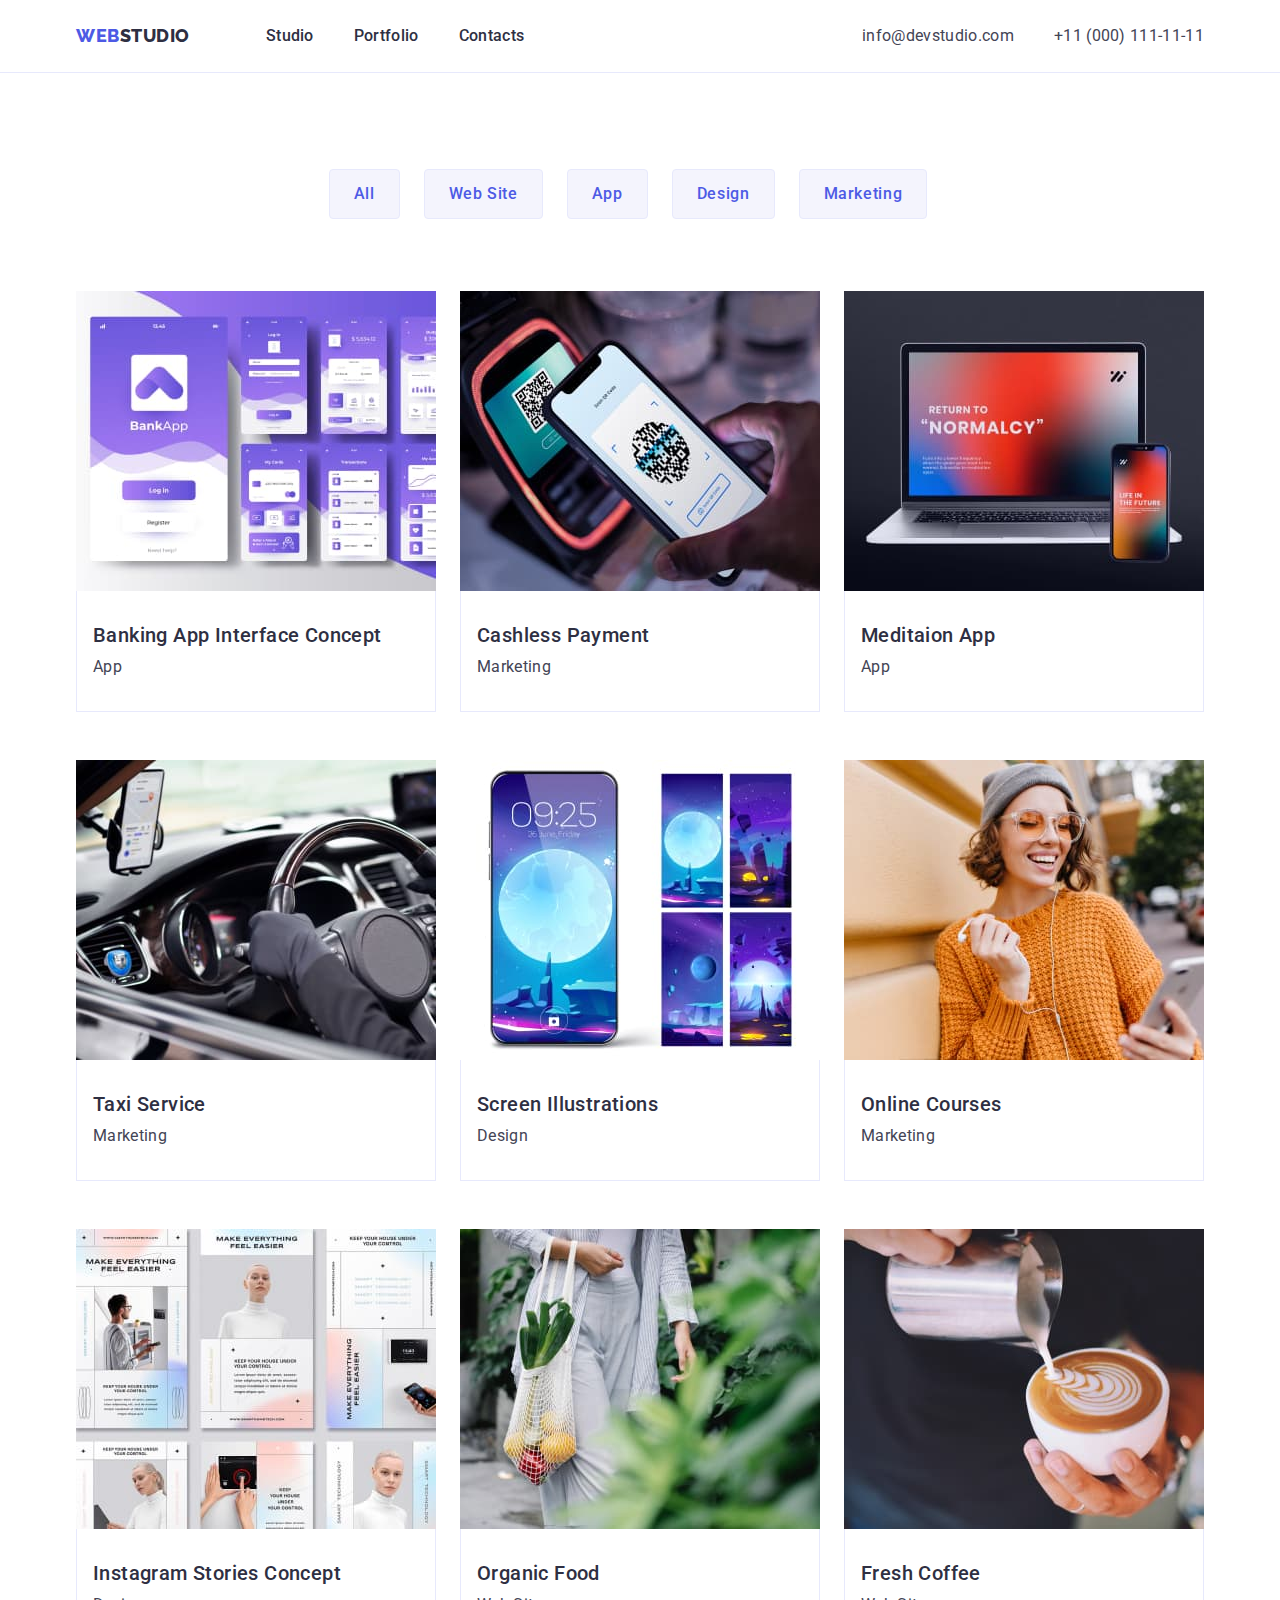
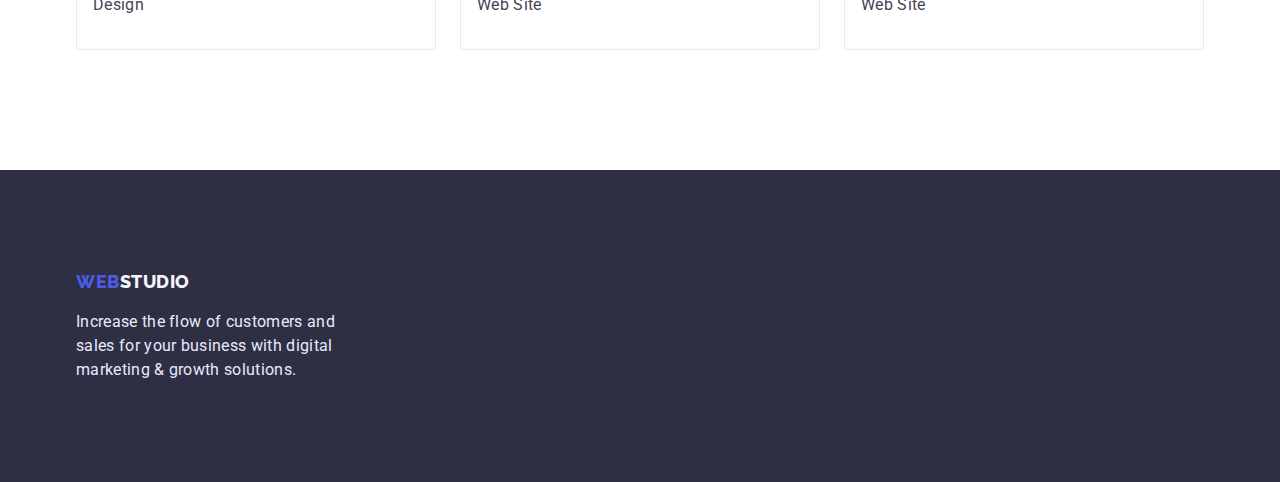
==== portfolio.html @ 703522b2 "Social networks are made" ====
<!DOCTYPE html>
<html lang="en">
<head>
    <meta charset="UTF-8">
    <meta http-equiv="X-UA-Compatible" content="IE=edge">
    <meta name="viewport" content="width=device-width, initial-scale=1.0">
    <title>Web Studio </title>
    <link rel="preconnect" href="https://fonts.googleapis.com">
    <link rel="preconnect" href="https://fonts.gstatic.com" crossorigin>
    <link href="https://fonts.googleapis.com/css2?family=Montserrat:wght@400;700&family=Raleway:wght@800&family=Roboto:wght@400;500;700;900&display=swap" rel="stylesheet">
    <link rel="stylesheet" href="https://cdn.jsdelivr.net/npm/modern-normalize@1.1.0/modern-normalize.min.css">
    <link rel="stylesheet" href="./css/styles.css">
</head>
<body>
    <header class="top-header">
        <div class="container header-container">
       <nav class="top-nav">
        <a class="logo link" href="./index.html"> <span  class="accent">Web</span>Studio</a>
        <ul class="menu list">
            <li class="menu-iten"> <a class="menu-link link" href="./index.html">Studio</a> </li>
            <li class="menu-iten"> <a class="menu-link link" href="./portfolio.html">Portfolio</a> </li>
            <li class="menu-iten"> <a class="menu-link link" href="#">Contacts</a> </li>
        </ul>
       </nav> 
       <address class="contacts ">
        <ul class="list contact-list">
            <li class="contact-iten"> <a class="contact-mail link" href="mailto:info@devstudio.com"> info@devstudio.com </a> </li>
            <li class="contact-iten"> <a class="contact-tel link" href="tel:+110001111111"> +11 (000) 111-11-11 </a> </li>
        </ul>
       </address>
       </div>
        
    </header>
    <main>
                 <!-- Kнопки-фільтри -->
        <section class="projects">
            <div class="container">
                <h1 class="visually-hidden">Projects</h1>
                <h2 class="visually-hidden" >Filter-buttons</h2>
                <ul class="list filter-buttons">
                    <li class="filter-buttons-iten">
                        <button class="filter-button" type="button"> All </button>
                    </li>
                    <li class="filter-buttons-iten">
                        <button class="filter-button"  type="button"> Web Site </button>
                    </li>
                    <li class="filter-buttons-iten">
                        <button class="filter-button"  type="button"> App </button>
                    </li>
                    <li class="filter-buttons-iten">
                        <button class="filter-button"  type="button"> Design </button>
                    </li>
                    <li class="filter-buttons-iten">
                        <button class="filter-button"  type="button"> Marketing </button>
                    </li>

                </ul>
                <h2 class="visually-hidden">Our projects</h2>
                <ul class="list projects-list">
                    <li class="projects-list-iten">
                        <img src="./images/appbanking.jpg" width="360" alt="App banking">
                        <div class="project-classification">
                        <h3 class="title-qualities project-classification-text">Banking App Interface Concept</h3>
                        <p class="subtitle project-classification-text">App</p>
                        </div>
                    </li>
                    <li class="projects-list-iten">
                        <img src="./images/cashless.jpg" width="360" alt="Cashless Payment">
                        <div class="project-classification">
                        <h3 class="title-qualities project-classification-text">Cashless Payment</h3>
                        <p class="subtitle project-classification-text">Marketing</p>
                        </div>
                    </li>
                    <li class="projects-list-iten">
                        <img src="./images/meditaion.jpg" width="360" alt="Meditaion App">
                        <div class="project-classification">
                        <h3 class="title-qualities project-classification-text">Meditaion App</h3>
                        <p class="subtitle project-classification-text">App</p>
                        </div>
                    </li>
                    <li class="projects-list-iten">
                        <img src="./images/taxi.jpg" width="360" alt="Taxi Service">
                        <div class="project-classification">
                        <h3 class="title-qualities project-classification-text">Taxi Service</h3>
                        <p class="subtitle project-classification-text">Marketing</p>
                        </div>
                    </li>
                    <li class="projects-list-iten">
                        <img src="./images/illustrations.jpg" width="360" alt="Screen Illustrations">
                        <div class="project-classification">
                        <h3 class="title-qualities project-classification-text">Screen Illustrations</h3>
                        <p class="subtitle project-classification-text">Design</p>
                        </div>
                    </li>
                    <li class="projects-list-iten">
                        <img src="./images/courses.jpg" width="360" alt="Online Courses">
                        <div class="project-classification">
                        <h3 class="title-qualities project-classification-text">Online Courses</h3>
                        <p class="subtitle project-classification-text">Marketing</p>
                        </div>
                    </li>
                    <li class="projects-list-iten">
                        <img src="./images/instagram.jpg" width="360" alt="Instagram Stories Concept">
                        <div class="project-classification">
                        <h3 class="title-qualities project-classification-text">Instagram Stories Concept</h3>
                        <p class="subtitle project-classification-text">Design</p>
                        </div>
                    </li>
                    <li class="projects-list-iten">
                        <img src="./images/food.jpg" width="360" alt="Organic Food">
                        <div class="project-classification">
                        <h3 class="title-qualities project-classification-text">Organic Food</h3>
                        <p class="subtitle project-classification-text">Web Site</p>
                        </div>
                    </li>
                    <li class="projects-list-iten">
                        <img src="./images/coffee.jpg" width="360" alt="Fresh Coffee">
                        <div class="project-classification">
                        <h3 class="title-qualities project-classification-text">Fresh Coffee</h3>
                        <p class="subtitle project-classification-text">Web Site</p>
                        </div>
                    </li>
                </ul>
            </div>
        </section>
        
    </main>

    <!-- Футер -->

    <footer class="footer">
        <div class="container">
            <a class="logo logo-footer link" href="./index.html"> <span  class="accent">Web</span>Studio</a>
            <p class="description footer-descriptions">Increase the flow of customers and sales for your business with digital marketing & growth solutions.
            </p>
        </div>
    </footer>

</body>
</html>
---- css/styles.css ----
:root {
  --accent-color: #404BBF; 
  --primery-text-color: #2E2F42;
  --secondary-tex-color: #434455;
}
h1,h2,h3,h4,h5,h6,p {
  margin-top: 0;
  margin-bottom: 0;
}
ul {
  margin-top: 0;
  margin-bottom: 0;
  padding-left: 0;
}
img {
  display: block;
}
.container {
  width: 1158px;
  margin-left: auto ;
  margin-right: auto;
  padding-left: 15px;
  padding-right: 15px;
}
.section {
    padding-top: 120px;
    padding-bottom: 120px;
  }

/* ==============================HEADER==================== */
body {
  font-family: 'Roboto' , sans-serif;
  font-size: 16px;
}
.top-header {
  padding-top: 24px;
  padding-bottom: 24px;
  border-bottom: 1px solid #E7E9FC;
}
.header-container {
  display:flex;
  align-items: center;

}
.top-nav {
  display: flex;
  align-items: center;
}
.menu {
  display: flex;
  align-items: center;
}

.logo {
    font-family: 'Raleway' , sans-serif;
    font-weight: 800;
    font-size: 18px;
    line-height: 1.33;
    letter-spacing: 0.03em;
    text-transform: uppercase;
    color: #2E2F42;
    margin-right: 76px;
}
.accent {
    color: #4D5AE5;
}

.list {
    list-style: none;
}
.link {
    text-decoration: none;
}
.menu-link {
    font-weight: 500;
    line-height: 1.5;
    letter-spacing: 0.02em;
    color: var(--primery-text-color);
}
.menu-link:hover,
.menu-link:focus {
    color: var(--accent-color);
}

.menu-iten:not(:last-child) {
margin-right: 40px;
}
.contacts {
  font-style: normal;
  margin-left: auto;
}
.contact-list {
  display: flex;
}
.contact-mail {
    line-height: 1.5;
    letter-spacing: 0.02em;
    color: var(--secondary-tex-color);
}
.contact-iten:not(:last-child){
  margin-right: 40px;
}

.contact-mail:hover,
.contact-mail:focus {
    color: var(--accent-color);
}
.contact-tel {
    line-height: 1.5;
    letter-spacing: 0.02em;
    color: var(--secondary-tex-color);
}
/* ========================================HERO========================== */

.hero {
    background-image: linear-gradient(rgba(46, 47, 66, 0.7),
    rgba(46, 47, 66, 0.7)), url(../images/hero-bg.jpg);
    width: 1440px;
    height: 600px;
    background-color:#2E2F42;
    text-align: center;
    padding-top: 188px;
    padding-bottom: 188px;
    margin-left: auto ;
    margin-right: auto;
}

.hero-title {
    max-width:500px;
    margin-left: auto;
    margin-right: auto;
    font-weight: 700;
    font-size: 56px;
    line-height: 1.07;
    text-align: center;
    letter-spacing: 0.02em;
    color: #FFFFFF;
    
}
.hero-button {
    min-width: 169px;
    padding-top: 16px;
    padding-bottom: 16px;
    padding-left: 32px;
    padding-right: 32px;
    font-family: 'Roboto' , sans-serif;
    font-weight: 500;
    font-size: 16px;
    line-height: 1.5;    
    letter-spacing: 0.04em;
    color: #FFFFFF;
    background-color: #4D5AE5;
    cursor: pointer ;
    margin-top: 48px;
    
}
.hero-button:hover,
.hero-button:focus {
    background-color: var(--accent-color);
}
/* =================================KOMPONENTS======================= */
.visually-hidden {
    position: absolute;
      white-space: nowrap;
      width: 1px;
      height: 1px;
      overflow: hidden;
      border: 0;
      padding: 0;
      clip: rect(0 0 0 0);
      clip-path: inset(50%);
    margin: -1px;
  }
  .attribute {
    padding-top: 120px;
  }
  .attribute-iten {
      flex-basis: calc((100% - 3*24px)/3); 
  }
  .attribute-list {
    display: flex;
    gap: 24px;
  }
  .title-qualities {
    font-weight: 500;
    font-size: 20px;
    line-height: 1.2;
    letter-spacing: 0.02em;
    color: var(--primery-text-color);
    margin-bottom: 8px;  
  }
  .description {
    line-height: 1.5;
    letter-spacing: 0.02em;
    color: var(--secondary-tex-color);
  }
  .projects-list {
    display: flex;
    flex-wrap: wrap;
    gap: 24px;
    row-gap: 48px;  
  }
  .projects-list-iten {
    flex-basis: calc((100% - 2*24px)/3); 
  }
  .our-team {
    background-color:  #F4F4FD;
  }
  .tem-item {
    flex-basis: calc((100% - 3*24px)/4); 
  }
  .tem-list {
    text-align: center;
    display: flex;
    flex-wrap: wrap;
    gap: 24px;
  }
  .our-team-list {
    border-radius: 0px 0px 4px 4px;
    background-color: #FFFFFF;
    display: flex;
    flex-direction: column;
    padding: 32px 16px;
  }
  .tem-soc-list {
    display: flex;
    justify-content:space-between ;
    gap: 24px;
    margin-top: 8px;
  }
  
  .tem-soc-item {
    width: 40px;
    height: 40px;
    
  }
  .tem-soc-link {
    width: 100%;
    height: 100%;
    display: block;
    border-radius: 50%;
    background-color: #4D5AE5;
    display: flex;
    align-items: center;
    justify-content: center;
  }
  .tem-soc-link:hover, 
  .tem-soc-link:focus {
    background-color: #404BBF;;
  }
  .tem-soc-icon {
    fill: #F4F4FD;
  }

  .title-project-team {
    font-weight: 700;
    font-size: 36px;
    line-height: 1.11;
    text-align: center;
    letter-spacing: 0.02em;
    text-transform: capitalize;
    color: var(--primery-text-color);
    margin-bottom: 72px;
  }
  .projects {
    padding-top: 96px;
    padding-bottom: 120px;
  }
  
  .filter-buttons {
    
    display: flex;
    flex-direction: row;
    justify-content: center;
    align-items: center;
    margin-bottom: 72px;
    
  }
  .filter-button {
    font-family: 'Roboto' , sans-serif;
    font-weight: 500;
    font-size: 16px;
    line-height: 1.5;
    letter-spacing: 0.04em;
    color: #4D5AE5;
    background-color: #F4F4FD;
    cursor: pointer;
    border-radius: 4px;
    padding-left: 24px;
    padding-right: 24px;
    padding-top: 12px;
    padding-bottom: 12px;
    border: 1px solid #E7E9FC;
  }
  
  .filter-button:hover,
  .filter-button:focus {
    background-color: var(--accent-color);
    color: #FFFFFF;
  }
  .filter-buttons-iten {
    margin-right: 24px;
  }
  .project-classification {
    background: #FFFFFF;
    border: 1px solid #E7E9FC;
    border-top-style: none;
    padding: 32px 16px;
  }
 
  .subtitle {
    line-height: 1.5;
    letter-spacing: 0.02em;
    color: var(--secondary-tex-color);
    
  }
  /* ============================FOOTER========================= */
  .footer {
    padding-top: 100px;
    padding-bottom: 100px;
    background-color: #2E2F42;
  }
  .logo-footer {
    color: #F4F4FD;
    margin-right: 0;
  }
  
  .footer-descriptions {
    width: 264px;
    margin-top: 16px;
    color: #E7E9FC;
  }
  .footer-container {
    display: flex;
    gap: 120px;
  }
.soc-tittle {
    font-weight: 500;
    font-size: 16px;
    line-height: 1.5;
    letter-spacing: 0.02em;
    color: #FFFFFF;
    margin-bottom: 16px;
}
.footer-soc-list {
    display: flex;
    justify-content:space-between ;
    gap: 16px;

}
.foter-soc-item {
    width: 40px;
    height: 40px;
}
.footer-soc-link {
    width: 100%;
    height: 100%;
    display: block;
    border-radius: 50%;
    background-color: rgba(255, 255, 255, 0.1);
    display: flex;
    align-items: center;
    justify-content: center;
  }
  .footer-soc-link:hover, 
  .footer-soc-link:focus {
    background-color: #31D0AA;
  }
  .footer-soc-link {
    fill: #F4F4FD;
  }
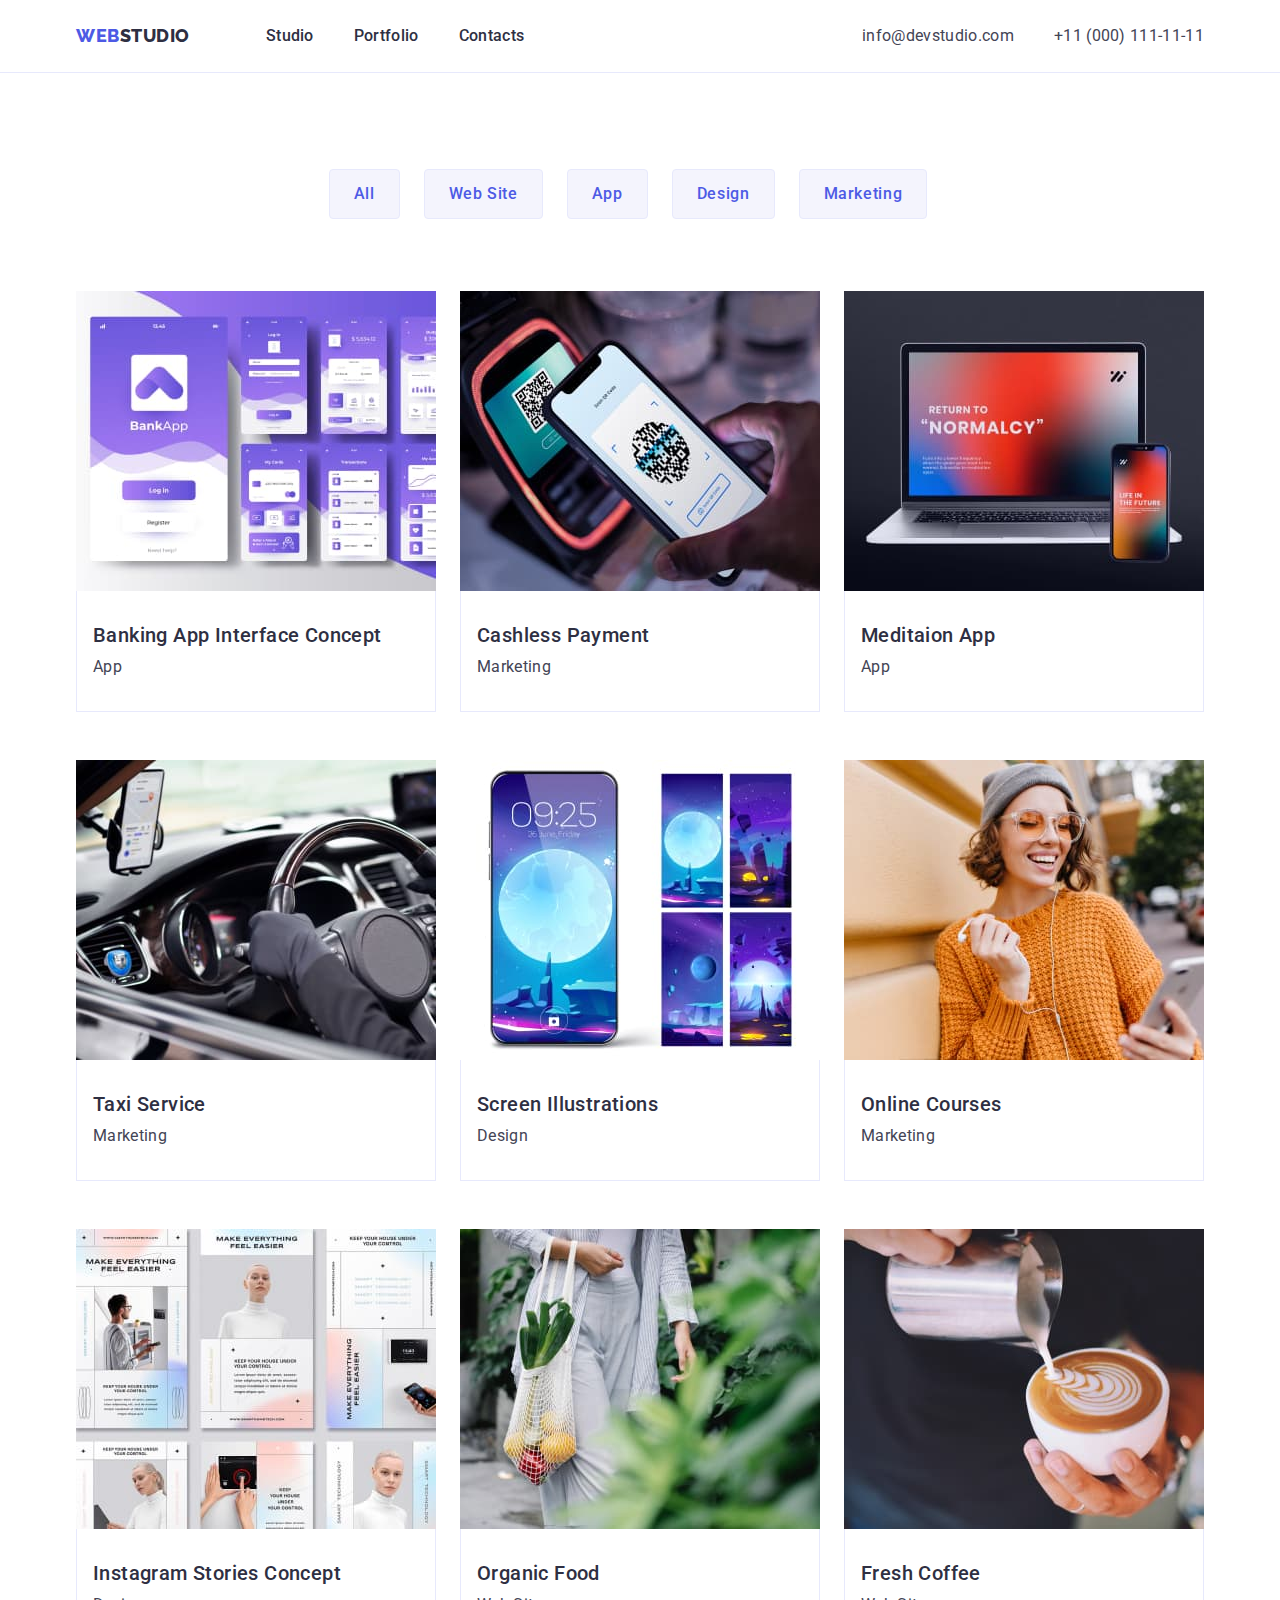
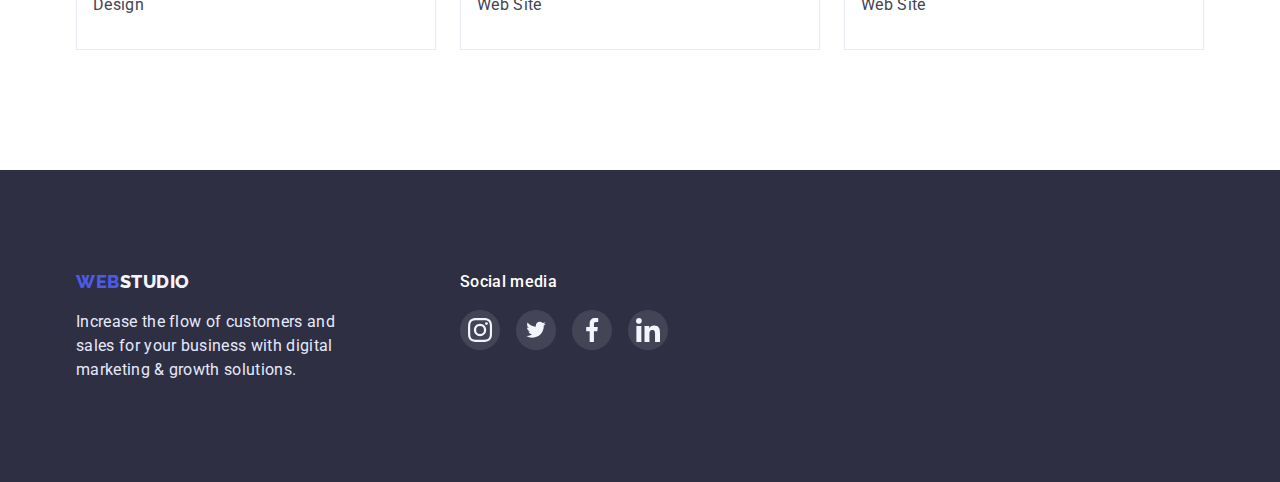
==== commit 0cf0d8b4: "Made the second page" ====
--- a/portfolio.html
+++ b/portfolio.html
@@ -129,10 +129,45 @@
     <!-- Футер -->
 
     <footer class="footer">
-        <div class="container">
-            <a class="logo logo-footer link" href="./index.html"> <span  class="accent">Web</span>Studio</a>
-            <p class="description footer-descriptions">Increase the flow of customers and sales for your business with digital marketing & growth solutions.
-            </p>
+        <div class="container footer-container">
+            <div class="logo-footer-text">
+                <a class="logo logo-footer link" href="./index.html"> <span  class="accent">Web</span>Studio</a>
+                <p class="description footer-descriptions">Increase the flow of customers and sales for your business with digital marketing & growth solutions.
+                </p>
+            </div>
+            <div class="soc-footer">
+                <h3 class="soc-tittle">Social media</h3>
+                <ul class="footer-soc-list list">
+                    <li class="foter-soc-item">
+                        <a href="" class="footer-soc-link link">
+                                <svg class="footer-soc-icon" widht="24" height="24">
+                                    <use href="./images/symbol-defs-svg.svg#icon-instagram-2"></use>
+                                </svg>
+                        </a>
+                    </li>
+                    <li class="foter-soc-item">
+                        <a href="" class="footer-soc-link link">
+                                <svg class="footer-soc-icon" widht="24" height="19.5">
+                                    <use href="./images/symbol-defs-svg.svg#icon-twitter-1"></use>
+                                </svg>
+                        </a>
+                    </li>
+                    <li class="foter-soc-item">
+                        <a href="" class="footer-soc-link link">
+                            <svg class="footer-soc-icon" widht="12" height="24">
+                                    <use href="./images/symbol-defs-svg.svg#icon-facebook-1"></use>
+                            </svg>
+                        </a>
+                    </li>
+                    <li class="foter-soc-item">
+                        <a href="" class="footer-soc-link link">
+                            <svg class="footer-soc-icon "widht="24" height="24">
+                                    <use href="./images/symbol-defs-svg.svg#icon-linkedin-1"></use>
+                            </svg>
+                        </a>
+                    </li>
+                </ul>
+            </div>
         </div>
     </footer>
 
--- a/css/styles.css
+++ b/css/styles.css
@@ -171,6 +171,33 @@
       clip-path: inset(50%);
     margin: -1px;
   }
+  .attribute-icon-list {
+    display: flex;
+    justify-content:space-between;
+    gap: 24px;
+    margin-bottom: 8px;
+
+  }
+  .attribute-icon-iten {
+    width: 264px; 
+    height: 112px;
+    display: flex;
+    align-items: center;
+    justify-content: center;
+    background: #F4F4FD;
+    border: 1px solid #F4F4FD;
+    border-radius: 4px;
+
+  }
+  .attribute-icon-iten:hover,
+  .attribute-icon-iten:focus {
+    border-color: #4D5AE5;
+  }
+  
+  .attribute-icon {
+    fill: #2e2f42;
+  }
+
   .attribute {
     padding-top: 120px;
   }
@@ -208,6 +235,7 @@
   }
   .tem-item {
     flex-basis: calc((100% - 3*24px)/4); 
+    box-shadow: 0px 1px 6px rgba(46, 47, 66, 0.08), 0px 1px 1px rgba(46, 47, 66, 0.16), 0px 2px 1px rgba(46, 47, 66, 0.08);
   }
   .tem-list {
     text-align: center;
@@ -297,9 +325,15 @@
   .filter-button:focus {
     background-color: var(--accent-color);
     color: #FFFFFF;
+    box-shadow: 0px 3px 1px rgba(0, 0, 0, 0.1), 0px 2px 1px rgba(0, 0, 0, 0.08), 0px 2px 2px rgba(0, 0, 0, 0.12);
   }
   .filter-buttons-iten {
     margin-right: 24px;
+  }
+
+  .projects-list-iten:hover,
+  .projects-list-iten:focus {
+    box-shadow: 0px 1px 6px rgba(46, 47, 66, 0.08);
   }
   .project-classification {
     background: #FFFFFF;
@@ -314,6 +348,75 @@
     color: var(--secondary-tex-color);
     
   }
+  /* ===============================Customers======================= */
+
+  .customers-title {
+    font-weight: 700;
+    font-size: 36px;
+    line-height: 1.11;
+    text-align: center;
+    letter-spacing: 0.02em;
+    text-transform: capitalize;
+    color: #2E2F42;
+    padding-top: 130px;
+    margin-bottom: 72px;
+  }
+  .customers-list {
+    display: flex;
+    gap: 24px;
+    justify-content: space-between;
+    padding-bottom: 120px;
+  }
+  .customers-item {
+    flex-basis: calc((100% - 5*24px)/6);
+    height: 88px;
+    display: flex;
+    align-items: center;
+    justify-content: center;
+    border: 1px solid #8E8F99;
+    border-radius: 4px;
+  }
+  .customers-item:hover,
+  .customers-item:focus {
+    border-color: #404BBF;
+
+  }
+
+
+  .customers-link {
+    width: 104px;
+    height: 56px;
+    fill: #8E8F99;
+    display: flex;
+    align-items: center;
+    justify-content: center;
+    
+  }
+  /* .customers-link:is(:hover, :focus) {
+    border-color: #404BBF;
+  } */
+
+  /* .customers-icon {
+    fill: currentColor;
+  }
+  .customers-link:is(:hover, :focus) {
+    border-color: #404BBF;
+    color: #404BBF;
+  } */
+
+
+  
+  .customers-icon {
+    fill: #8E8F99;
+  }
+  .customers-link:is(:hover, :focus) {
+    border-color: #404BBF;
+  }
+  .customers-link:is(:hover, :focus) .customers-icon {
+    fill: #404BBF;
+  }
+
+  
   /* ============================FOOTER========================= */
   .footer {
     padding-top: 100px;
